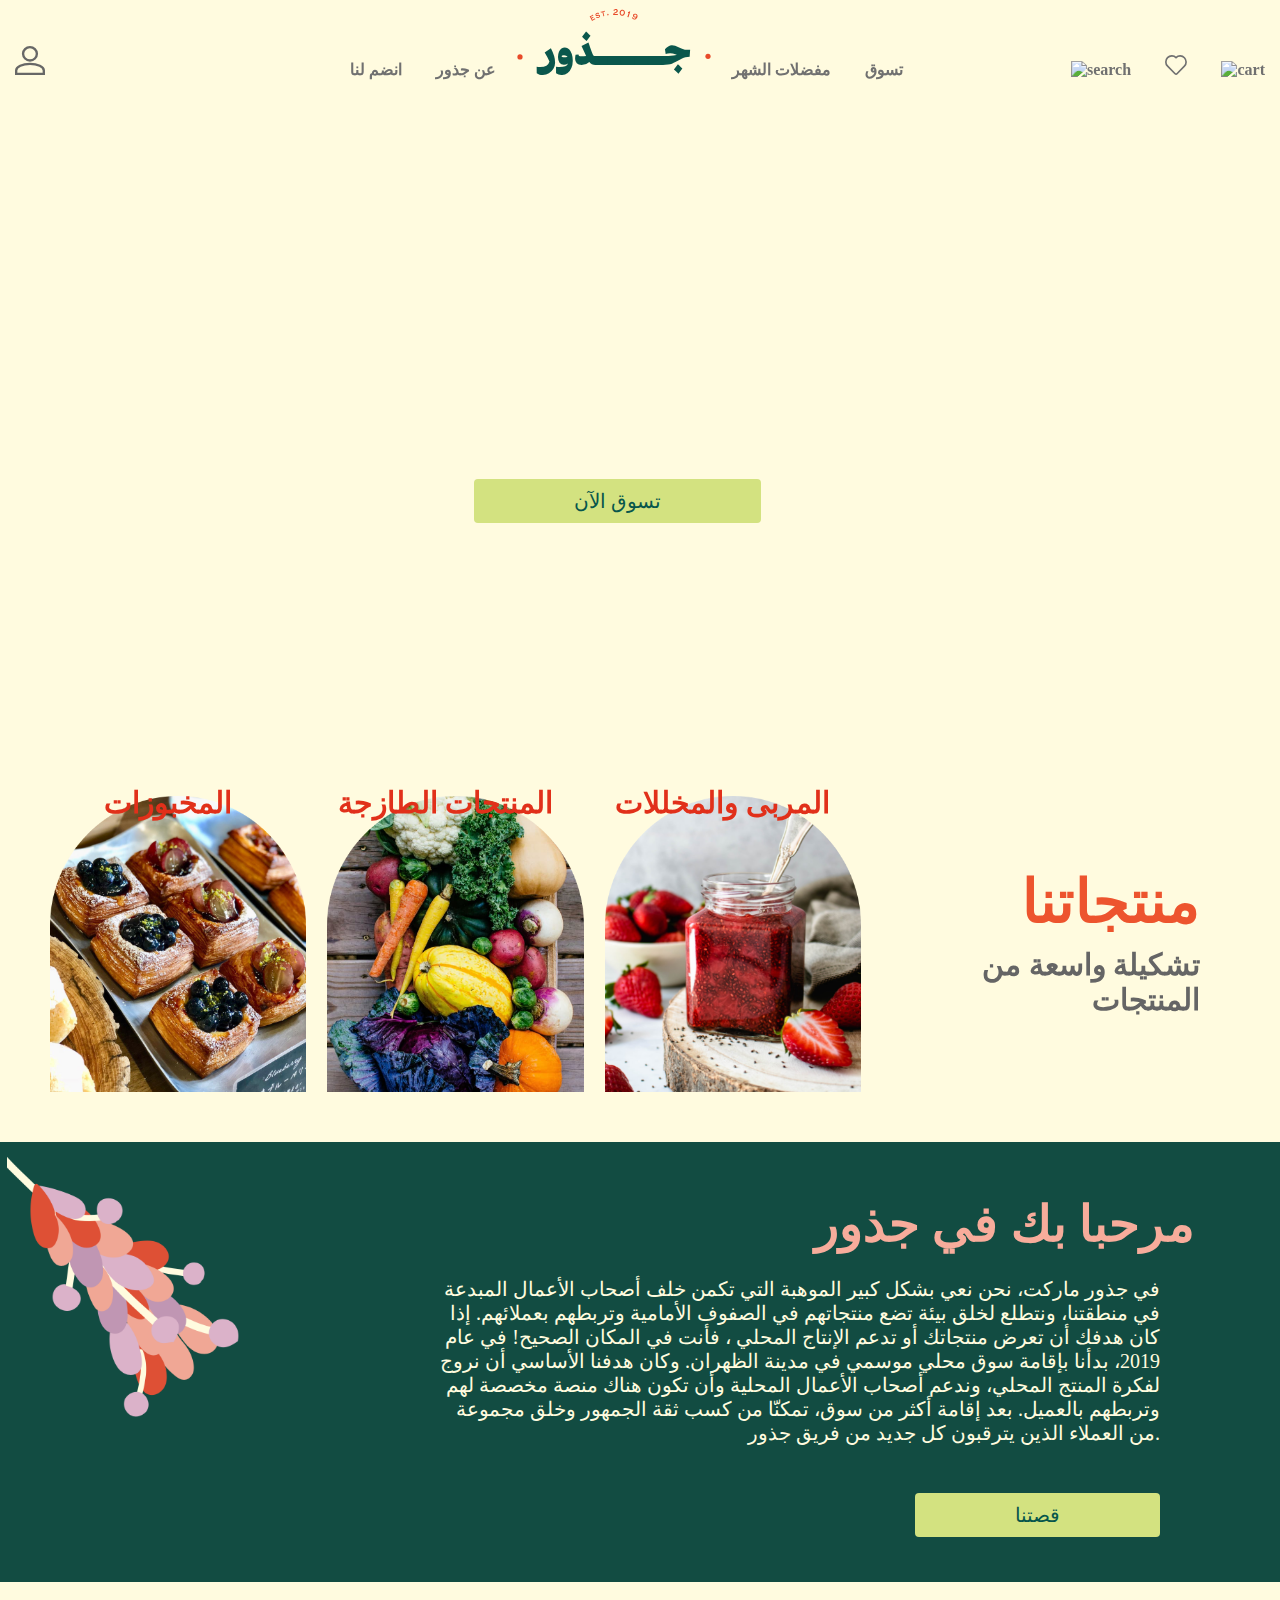
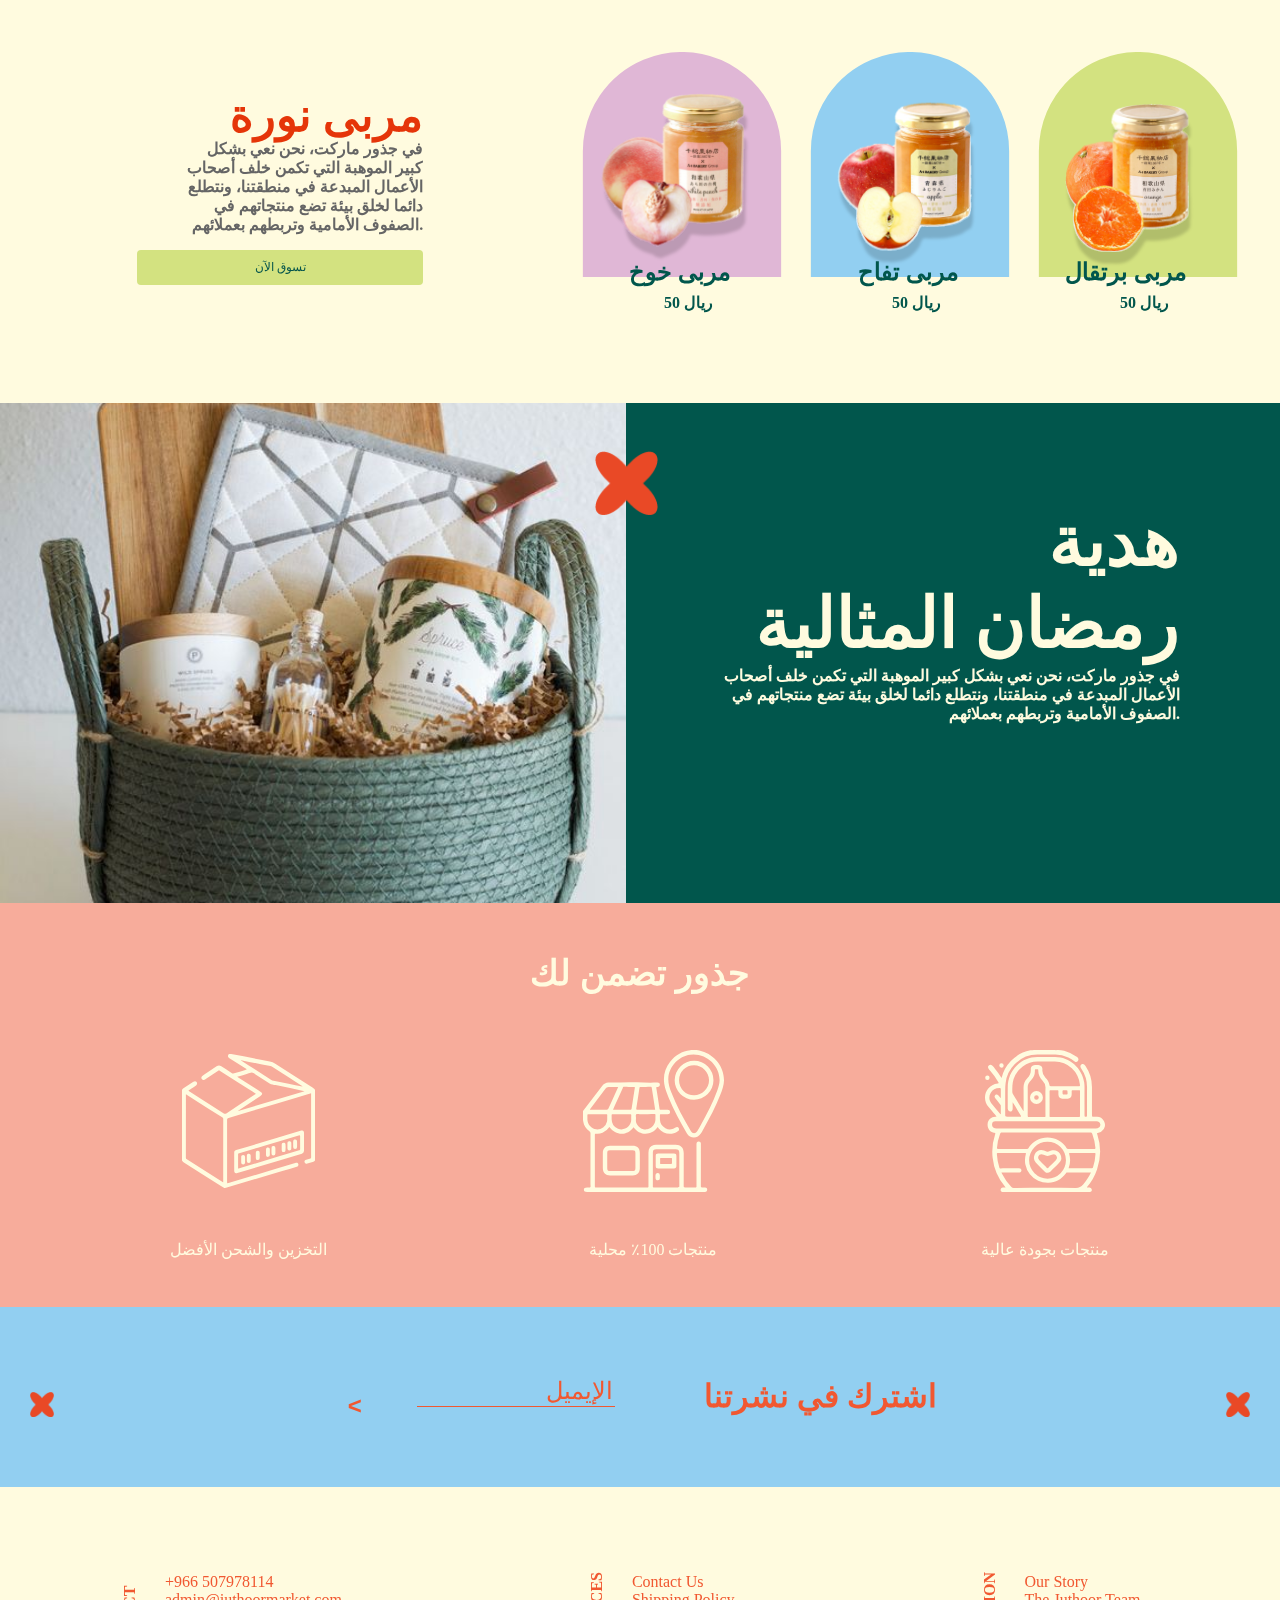
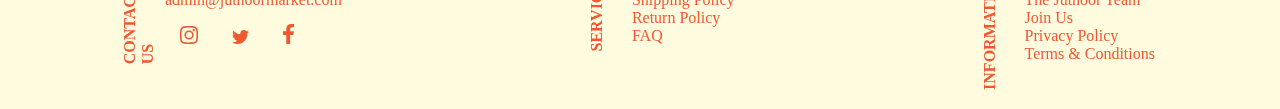
==== index.html @ 4d2e7d2f "Add files via upload" ====
<!DOCTYPE html>
<html>
  <head>
    <meta charset="utf-8">
    <link rel="stylesheet" href="Juthoor.css">
    <script src="myscript.js"></script>
    <script src='https://www.google.com/recaptcha/api.js'></script>
  </head>
  <body>
  <header>
    <div id="mySidenav" class="sidenav">
      <a href="javascript:void(0)" class="closebtn" onclick="closeNav()">&times;</a>
      <a class="sidenavicon" href=""><img class="wishlist" src="Images/bageheart.svg" alt="wishlist"></a>
      <a href=""><img class="cart" src="images/bagecart.svg" alt="cart"></a>
      <div class="center">
        <input type="text" placeholder="What are you looking for?">
        <img class="search" src="Images/bagesearch.svg" alt="search">
      </div>
      <a href="#">تسوق</a>
      <a href="#">مفضلات الشهر</a>
      <a href="#">عن جذور</a>
      <a href="#">انضم لنا</a>
    </div>
    <!-- nav bar -->
    <div class="topnav center">
      <div class="topnav-left">
        <a href=""><img class="navaccount" src="Images/account.svg" alt="account"></a>
      </div>
      <div class="topnav-centered">
        <a class="mobilehide" href=""> تسوق</a>
        <a class="mobilehide" href="">مفضلات الشهر</a>
        <a href=""><img class="logo" src="Images/Juthoor.svg" alt="logo"></a>
        <a class="mobilehide" href="">عن جذور</a>
        <a class="mobilehide" href="">انضم لنا</a>
      </div>
      <div class="topnav-right">
           <a class="mobilehide" href=""><img class="navicons" src="Images/search.svg" alt="search"></a>
           <a class="mobilehide" href=""><img class="navicons" src="Images/wishlist.svg" alt="wishlist"></a>
           <a class="mobilehide" href=""><img class="navicons" src="images/cart.svg" alt="cart"></a>
           <a class="desktophide"><img class="navicons" src="images/burgermenu.svg" alt="menu" onclick="openNav()"></a>
      </div>
    </div>
  </header>
    <!-- video -->
    <div class="video">
      <div id="player">
        <iframe src="https://www.youtube.com/embed/dzT8m865fII?autoplay=1&mute=1&controls=0&loop=1" allowfullscreen frameborder="0" autoplay="autoplay" muted defaultmuted></iframe>
      </div>
      <button class="greenbtn">تسوق الآن</button>
    </div>
    <!-- <svg height="400" width="450">
      <path id="curve" d="M 100 200 q 150 -250 300 0" />
      <text width="500">
        <textPath xlink:href="#curve">
          المربى والمخللات
        </textPath>
      </text>
    </svg> -->
    <!-- Categories -->
    <div class="Categories">
      <div class="Categoriespics">
        <div>
          <img src="Images/C1.png" alt="category">
          <h2>المخبوزات</h2>
        </div>
        <div>
          <img src="Images/C2.png" alt="category">
          <h2>المنتجات الطازجة</h2>
        </div>
        <div>
          <img src="Images/C3.png" alt="category">
          <h2>المربى والمخللات</h2>
        </div>
      </div>
      <div class="Categoriestext">
        <h1>منتجاتنا</h1>
        <p>تشكيلة واسعة من المنتجات</p>
      </div>
    </div>
    <!-- Welcome Banner -->
    <div class="welcomebanner">
      <h1>مرحبا بك في جذور</h1>
      <p>
        في جذور ماركت، نحن نعي بشكل كبير الموهبة التي تكمن خلف أصحاب الأعمال المبدعة في منطقتنا، ونتطلع لخلق بيئة تضع منتجاتهم في الصفوف الأمامية وتربطهم بعملائهم. إذا كان هدفك أن تعرض منتجاتك أو تدعم الإنتاج المحلي ، فأنت في المكان الصحيح!

في عام 2019، بدأنا بإقامة سوق محلي موسمي في مدينة الظهران. وكان هدفنا الأساسي أن نروج لفكرة المنتج المحلي، وندعم أصحاب الأعمال المحلية وأن تكون هناك منصة مخصصة لهم وتربطهم بالعميل. بعد إقامة أكثر من سوق، تمكنّا من كسب ثقة الجمهور وخلق مجموعة من العملاء الذين يترقبون كل جديد من فريق جذور.

      </p>
      <img class="bannerflower mobilehide" src="Images/flowerbanner.svg" alt="flower">
      <button class="greenbtn">قصتنا</button>
    </div>
    <!-- Collection Highlight -->
    <div class="CollectionHighlight">
      <div class="CHtext">
        <h2>مربى نورة</h2>
        <p>في جذور ماركت، نحن نعي بشكل كبير الموهبة التي تكمن خلف أصحاب الأعمال المبدعة في منطقتنا، ونتطلع دائما لخلق بيئة تضع منتجاتهم في الصفوف الأمامية وتربطهم بعملائهم.</p>
        <button class="greenbtn">تسوق الآن</button>
      </div>
      <div class="CHdiv">
        <div>
          <img src="Images/peachjam.svg" alt="peach jam">
          <h4 class="mobilehide">مربى خوخ</h4>
          <p class="mobilehide">50 ريال</p>
        </div>
        <div>
          <img src="Images/applejam.svg" alt="apple jam">
          <h4 class="mobilehide">مربى تفاح</h4>
          <p class="mobilehide">50 ريال</p>
        </div>
        <div>
          <img src="Images/orangejam.svg" alt="orange jam">
          <h4 class="mobilehide">مربى برتقال</h4>
          <p class="mobilehide">50 ريال</p>
        </div>
      </div>
    </div>
    <!-- Banner -->
    <div class="banner">
      <div class="bannerdivimg">
        <img class="bannerimg" src="Images/basketoffer.jpeg" alt="basket offer">
        <img class="redx" src="Images/red x.svg" alt="X symbol">
      </div>
      <div class="bannertext">
        <h1>هدية<br>
          رمضان المثالية</h1>
        <p>
        في جذور ماركت، نحن نعي بشكل كبير الموهبة التي تكمن خلف أصحاب الأعمال المبدعة في منطقتنا، ونتطلع دائما لخلق بيئة تضع منتجاتهم في الصفوف الأمامية وتربطهم بعملائهم.
        </p>
      </div>
    </div>
    <!-- Juthoor Garantees -->
    <div class="garantees">
      <h2 class="center">جذور تضمن لك</h2>
      <div>
        <div class="center">
          <img src="Images/package.svg" alt="package">
          <h6>التخزين والشحن الأفضل</h6>
        </div>
        <div class="center">
          <img src="Images/local.svg" alt="local stores">
          <h6>منتجات 100٪ محلية </h6>
        </div>
        <div class="center">
          <img src="Images/quality.svg" alt="quality">
          <h6>منتجات بجودة عالية</h6>
        </div>
      </div>
    </div>
    <!-- Newsletter -->
    <div class="newsletter">
      <img class="nlredx" src="Images/red x.svg" alt="red x symbol">
      <h1 class="center">اشترك في نشرتنا</h1>
      <form class="center">
        <input type="email" placeholder="الإيميل">
        <input type="submit" value="<">
      </form>
      <img class="nlredx" src="Images/red x.svg" alt="red x symbol">
    </div>
  </body>
  <footer>
    <div class="footer center">
      <div class="center">
      <h4 class="mobilehide">Contact Us</h4>
      <ul>
         <li>+966 507978114</li>
         <li>admin@juthoormarket.com</li>
         <li>
           <img class="socials" src="Images/instagram.svg" alt="instagram">
           <img class="socials" src="Images/twitter.svg" alt="twitter">
           <img class="fsocials" src="Images/facebook.svg" alt="facebook">
         </li>
      </ul>
    </div>
      <div class="center">
      <h4 class="mobilehide">Services</h4>
      <ul>
         <li>Contact Us</li>
         <li>Shipping Policy</li>
         <li>Return Policy</li>
         <li>FAQ</li>
      </ul>
    </div>
      <div class="center">
      <h4 class="mobilehide">Information</h4>
      <ul>
         <li>Our Story</li>
         <li>The Juthoor Team</li>
         <li>Join Us</li>
         <li>Privacy Policy</li>
         <li>Terms & Conditions</li>
      </ul>
    </div>
    </div>
  </footer>
</html>
---- Juthoor.css ----
body{
  background-color: #FFFBDF;
  font-family: Jali Arabic;
  font-weight: bolder;
  margin: 0;
}

p{
  font-family: Mirza;
  font-weight: bold;
}

header{
  color: #707070;

}

a{
  text-decoration: none;
  color: inherit;
}

.center{
  display: block;
  margin-left: auto;
  margin-right: auto;
  margin-top: 20px;
  text-align: center;
}

.topnav{
  display: flex;
  background-color: #FFFBDF;
  margin-top: 0px;
  margin-bottom: -40px;
  padding-top: 9px;
  padding-bottom: 9px;
  flex-basis: auto;
  justify-content: space-between;
  align-items: flex-end;
}

.topnav a{
  padding: 0px 15px 0px 15px;
}

.topnav a:hover{
  color: #F15831;
  transition: 0.2s ease-in;
}

.topnav-centered{
  width: 150%;
  padding-left: 50px;
}

.topnav-right{
  text-align: right;
}

.topnav-left{
  text-align: left;
}

.navicons{
  width: 10%;
  height: 20%;
}

.navicons:hover{
  filter: invert(0.4) sepia(2) saturate(15.4) hue-rotate(324deg) brightness(0.97);
}


.navaccount{
  width: 20%;
  height: 20%;
}

.navaccount:hover{
  filter: invert(0.4) sepia(2) saturate(15.4) hue-rotate(324deg) brightness(0.97);
}

.logo{
  width: 23%;
  height: 50%;
  padding: 0px 50px;
  margin: 0px -65px 0px -65px;
}

.video{
  position: relative;
  height: 57vw

}


.video iframe{
  height:57vw;
  width:100vw;
  position: absolute;
  top: -140px;
  z-index: -1;
}

button{
  font-family: Jali Arabic;
  font-weight: normal;
}

.greenbtn{
  background-color: #D3E280;
  color: #07564C;
  border-radius: 4px;
  border: none;
  font-size: 20px;
  padding: 10px 100px 10px 100px;

}

.video button{
  position: absolute;
  bottom: 35%;
  left: 37%;
}

.greenbtn:hover{
  background-color: #07564C;
  color: #D3E280;
}

path {
  fill: transparent;
  direction: revert;
}

text {
  fill: #E53519;
  font-size: 45px;
  text-align: right;
}

.Categories{
  display: flex;
  padding: 18px 10px 50px 10px;

}

.Categories h1{
  color: #ED542E;
  font-size: 60px;
  font-weight: bolder;
  text-align: right;
  padding: 30px 70px 0px 0px;
}

.Categories p{
  font-size: 30px;
  color: #656565;
  text-align: right;
  padding: 0px 70px 0px 0px;
  margin-top: -30px;
}
.Categoriespics{
  display: flex;
  text-align: center;
}

.Categoriespics div{
  padding: 0px 40px 0px 40px;
  position: relative;
}

.Categoriespics img{
  width: 130%;
  height: 100%;
}

.Categoriespics h2{
  color: #E1301A;
  font-size: 30px;
  position: absolute;
  top: -12%;
  right: -7%;
  width: 100%;
}

.Categoriestext{
  padding-left: 65px;
  width: 50%;
}

.welcomebanner{
  background-color: #124C42;
  position: relative;
  padding: 20px 70px 70px 0px;
  height: 350px;
}

.welcomebanner h1{
  color: #F7AC9B;
  font-size: 50px;
  font-weight: bolder;
  text-align: right;
  padding-right: 15px;
}

.welcomebanner p{
  color: #FFFBDF;
  font-size: 20px;
  font-weight: normal;
  margin-top: -10px;
  text-align: right;
  float: right;
  width: 60%;
  padding-right: 50px;
  z-index: 5;
}

.welcomebanner button{
  position: absolute;
  right: 120px;
  bottom: 45px;
  display: inline;
}

.bannerflower{
  position: absolute;
  width: 25%;
  height: 70%;
  left: -2%;
  top: 0;
}

.CollectionHighlight{
  display: flex;
  padding: 70px 0px 70px 0px;
}

.CHtext{
  text-align: right;
  padding: 0px 80px 0px 15px;
  width: 50%;
  margin-right: 50px;
}

.CHtext button{
  width: 70%;
  font-size: 12px;
}

.CHtext h2{
  color: #E53509;
  font-size: 45px;
  font-weight: bolder;
}

.CHtext p{
  color: #656565;
  width: 60%;
  margin-top: -40px;
  float: right;
}

.CHdiv{
  display: flex;
  text-align: center;
  float: right;
}

.CHdiv div{
  padding: 0px 15px 0px 15px;
  position: relative;
}

.CHdiv h4{
  position: absolute;
  color: #01564C;
  bottom: 15px;
  right: 22%;
  font-size: 24px;
}

.CHdiv p{
  position: absolute;
  color: #01564C;
  bottom: 5px;
  right: 30%;
  font-size: 16px;
}

.CHdiv img{
  width: 115%;
  height: 80%;
}

.banner{
  display: flex;
  height: 500px;
}

.bannertext{
  background-color: #01564C;
  color: #FFFBDF;
  text-align: right;
  padding: 50px 100px 30px 100px;
  /* margin-bottom: 0.5%; */
}


.banner h1{
  float: right;
  font-size: 70px;
  font-weight: bolder;

}

.bannertext p{
  float: right;
  margin-top: -45px;
  width: 60%;

}

.bannerdivimg{
  position: relative;
  width: 50%;
}

.bannerimg{

  width: 200%;
  height: 100%;
  object-fit: cover;

}

.redx{
  position: absolute;
  top: 30px;
  width: 20%;
  height: 20%;
  right: -110%;
  z-index: 1;
}

.garantees{
  background-color: #F7AC9B;
  color: #FFFBDF;
  margin: -20px 0px -25px 0px;
  padding: 50px;
}

.garantees h2{
  font-size: 35px;
  font-weight: bolder;
}

.garantees div{
  display: flex;
}

.garantees div div{
  display: block;
}

.garantees div img{
  width: 50%;
  height: 65%;
}

.garantees div h6{
  font-weight: normal;
  font-size: 16px;
}

.newsletter{
  background-color: #92CFF1;
  display: flex;
  flex-direction: row-reverse;
  padding: 50px 30px 50px 30px;
}

.newsletter h1{
  color: #F15831;
}

.newsletter form{
  margin-right: -250px;
}

.newsletter input[type=email]{
  background-color: #92CFF1;
  font-family: mirza;
  font-size: 24px;
  color: #F15831;
  text-align: right;
  border-bottom: 1px solid #F15831;
  border-top: none;
  border-left: none;
  border-right: none;
  width: 60%;
}

.newsletter input[type=submit]{
  background-color: #92CFF1;
  font-weight: bold;
  font-size: 24px;
  color: #F15831;
  border: none;
  padding: 15px 5px 15px 5px;
  float: left;
}

::placeholder {
  color: #F15831;
}

.nlredx{
  width: 2%;
  height: 2%;
  padding-top: 35px;
}

footer{
  color: #F15831;
  padding: 30px 0px 30px 0px;

}

.footer{
    display: flex;
}

.footer div{
    text-align: left;
    position: relative;
}

.footer h4{
    text-transform: uppercase;
    writing-mode: tb-rl;
    transform: rotate(-180deg);
    position: absolute;
    left: -40px;
    top: 0;
    padding: 15px;
}

.footer ul{
    font-family: Mirza;
    font-weight: normal;
    list-style-type: none;
}

.socials{
  padding: 15px;
  width: 10%;
}

.fsocials{
  padding: 15px;
  width: 6%;
}

.desktophide{
  display: none;
}

.sidenav {
  height: 100%;
  width: 100%;
  position: fixed;
  z-index: 2;
  top: 0;
  right: 0;
  background-color: #F15831;
  color: #FFFBDF;
  overflow-x: hidden;
  transition: 0.5s;
  padding-top: 60px;
  display: none;
}

.sidenav a {
  padding: 40px 110px 30px 32px;
  text-decoration: none;
  text-align: right;
  font-size: 45px;
  display: block;
  transition: 0.3s;
}

.sidenav a:hover {
  text-decoration: underline;
}

.sidenav .closebtn {
  font-size: 45px;
  margin-left: 0px;
  position: absolute;
  left: 0;
  top: -5px;
}

.sidenav input[type="text"]{
  border: 1px solid #FFFBDF;
  background-color: #F15831;
  color: #FFFBDF;
  font-size: 40px;
  box-sizing: border-box;
  width: 80%;
  padding: 20px;
  margin: 10px 10px 10px 10px;
  resize: vertical;
}

.sidenav ::placeholder {
  color: #FFFBDF;
}

.sidenav .cart{
  position: absolute;
  right: 50px;
  top: 60px;
  width: 5%;
}

.sidenav .wishlist{
  position: absolute;
  right: 150px;
  top: 65px;
  width: 5%;
}

.sidenav div{
  position: relative;
}

.sidenav .search{
  position: absolute;
  right: 135px;
  top: 30px;
  width: 4%;
}

@media only screen
    and (device-width: 390px)
    and (device-height: 844px)
    and (-webkit-device-pixel-ratio: 3) {

      .mobilehide{
        display: none;
      }

      .desktophide{
        display: block;
      }

      .topnav{
        margin-bottom: 40px;
      }

      .topnav-centered{
        padding-left: 0px;
      }

      .logo{
        margin: 0px 135px 0px 0px;
        width: 70%;
        height: 60%;
      }

      .navaccount {
        width: 30%;
        height: 30%;
        margin-top: 3px;
        margin-left: 23px;
      }

      .navicons {
        width: 650%;
        height: 650%;
        margin-top: 15px;
        margin-right: -1px;
      }

      .video{
        margin-right: -94px;
        height: 138vw;
        width: 110%;
        overflow-x: hidden;
      }

      .video iframe{
        height:135vw;
        width:237vw;
        position: static;
        top: 45px;

      }

      .video button{
        left: 27%;
        bottom: 15%;
        font-size: 45px;
      }

      .Categories{
        flex-direction: column-reverse;
      }

      .Categories h1{
        text-align: right;
        font-size: 80px;
      }

      .Categories p{
        text-align: right;
      }

      .Categoriestext {
        padding-left: 40px;
        width: 100%;
        margin: -43px 0px 30px 0px;
      }

      .Categoriespics{
        flex-direction: column;

      }

      .Categoriespics h2 {
        font-size: 50px;
        top: -9%;
        right: -1%;
        width: 100%;
      }

      .Categoriespics img {
        width: 50%;
        height: 100%;
      }

      .Categoriespics div {
        padding: 30px 0px 30px 0px;
      }

      .welcomebanner{
        position: static;
        padding: 109px 74px 200px 22px;
        height: 100%;
        margin-right:-90px;
      }

      .welcomebanner h1 {
        font-size: 72px;
        text-align: center;
        padding-right: 0px;
      }

      .welcomebanner p{
        float: none;
        font-size: 32px;
        text-align: center;
        width: 80%;
        margin-left: auto;
        margin-right: auto;
        margin-bottom: 150px;
        padding: 0px 50px 0px 50px;
      }

      .welcomebanner button {
        position: static;
        right: 0px;
        bottom: 0px;
        display: block;
        margin-left: auto;
        margin-right: auto;
      }

      .greenbtn{
        font-size: 32px;
        padding: 10px 150px 10px 150px;
      }

      .CollectionHighlight{
        flex-direction: column-reverse;
      }

      .CHtext{
        text-align: center;
        width: 100%;
        margin-top: -47px;
      }

      .CHtext h2 {
        font-size: 60px;
      }

      .CHtext p {
        float: none;
        width: 66%;
        margin-right: auto;
        margin-left: auto;
        margin-top: 30px;
        margin-bottom: 30px;

      }

      .CHtext button {
        width: 59%;
        font-size: 29px;
        padding: 20px 150px 20px 150px;
      }

      .CHdiv h4 {
        font-size: 36px;
      }

      .CHdiv p {
        font-size: 28px;
      }

      .banner{
        display: block;
        margin-right: -10%;
        height: 100%;
      }

      .bannertext {
        text-align: center;
        width: 100%;
        padding: 50px 0px 130px 0px;
        margin: -6px 0px 19px 0px;
      }

      .banner h1 {
        float: none;
        font-size: 70px;
        text-align: right;
        padding-right: 30%;
      }

      .bannertext p {
        float: none;
        font-size: 24px;
        margin-top: 0px;
        margin-left: auto;
        margin-right: auto;
        width: 60%;
      }

      .bannerdivimg {
        width: 100%;
        height: 570px;
      }

      .bannerimg {
        width: 100%;
        height: 100%;
      }

      .redx {
        top: 92%;
        left: 1%;
        right: 0;
      }

      .garantees{
        margin: -20px -97px -25px 0px;
      }

      .garantees div {
        flex-direction: column;
      }

      .garantees h2 {
        font-size: 60px;
      }

      .garantees div img{
        width: 65%;
        height: 75%;
      }

      .garantees div h6{
        font-size: 35px;
      }

      .newsletter{
        flex-direction: column;
        margin-right: -97px;
      }

      .newsletter form {
        margin-right: auto;
        padding: 50px 0px 50px 0px;
      }

      .newsletter h1{
        font-size: 75px;
        padding: 75px 0px 115px 0px;
      }

      .newsletter input[type=email], input[type=submit]{
        font-size: 50px;
      }

      .newsletter input[type=submit]{
        font-size: 50px;
      }

      .nlredx{
        width: 5%;
        margin-left: auto;
        margin-right: auto;
        padding: 50px 0px 50px 0px;
      }

      .footer {
      flex-direction: column;
      font-size: 30px;
      }

      .footer div{
        text-align: center;
      }


    }
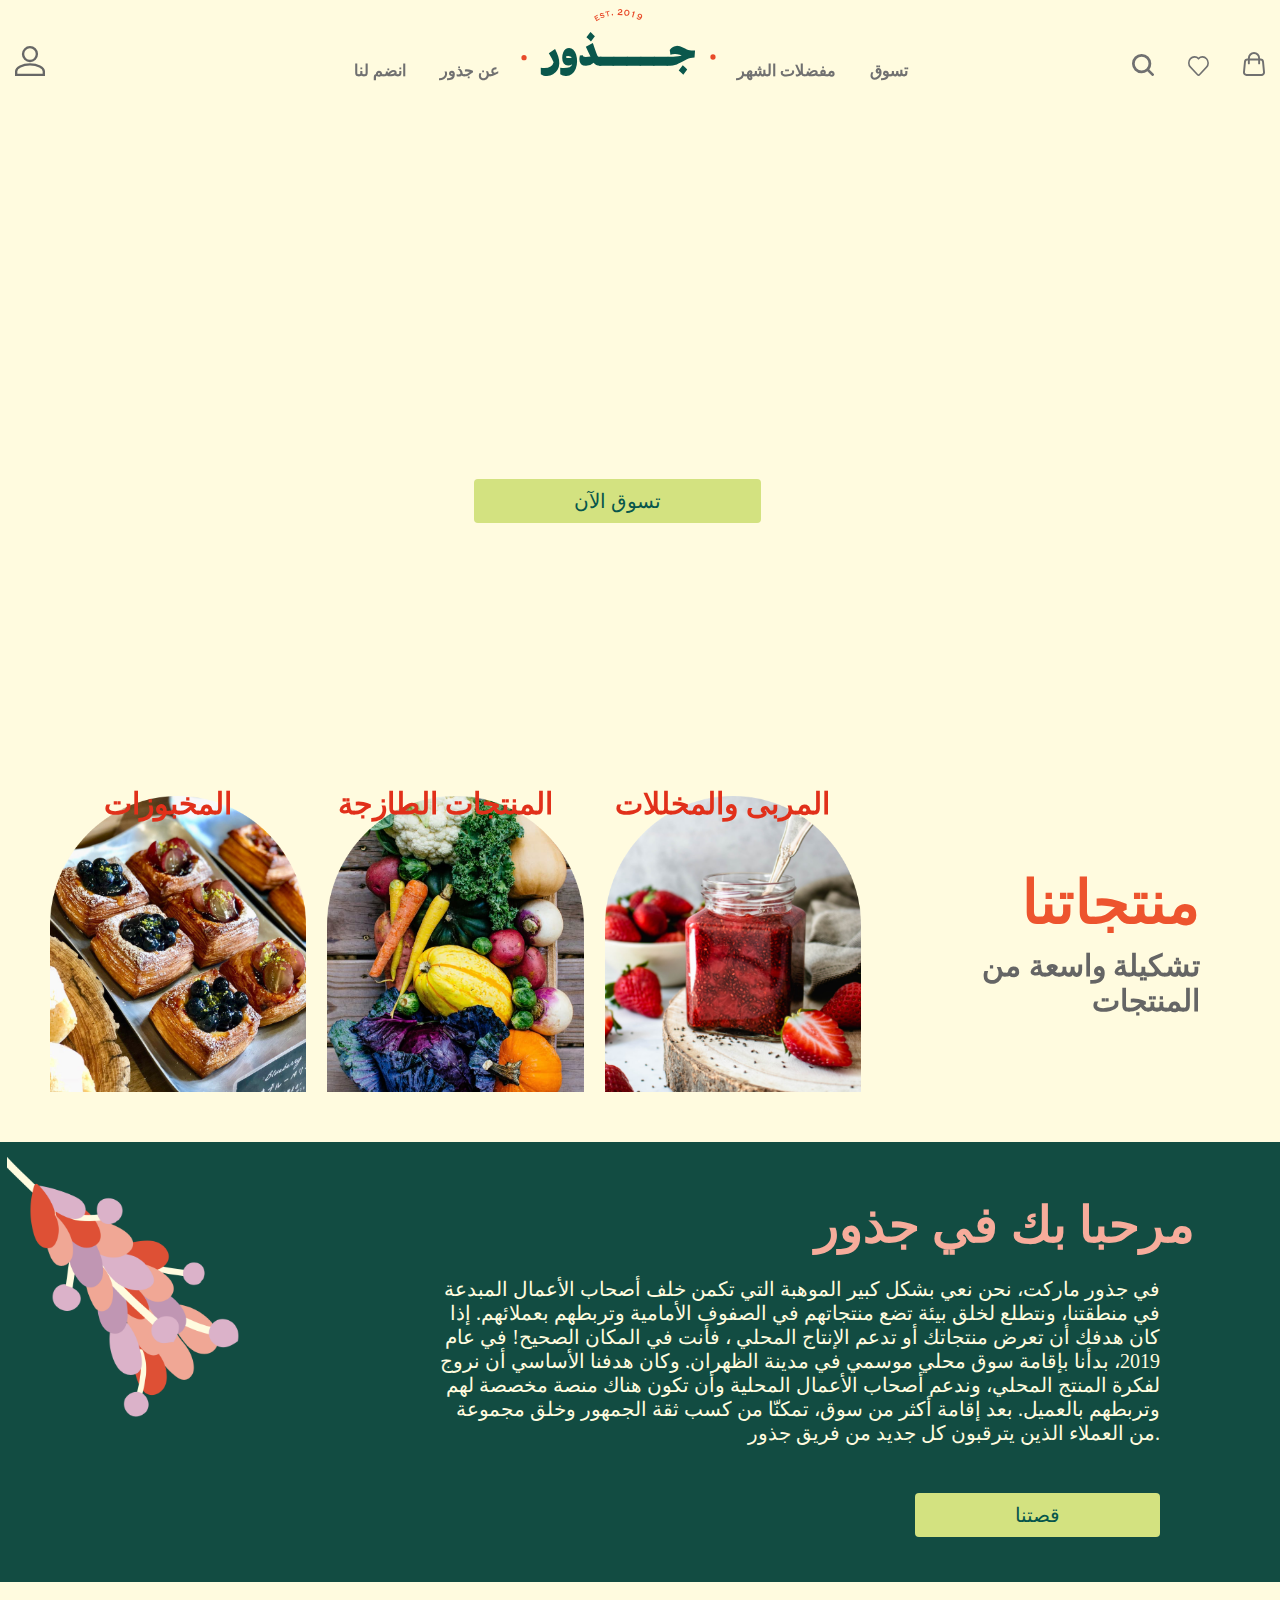
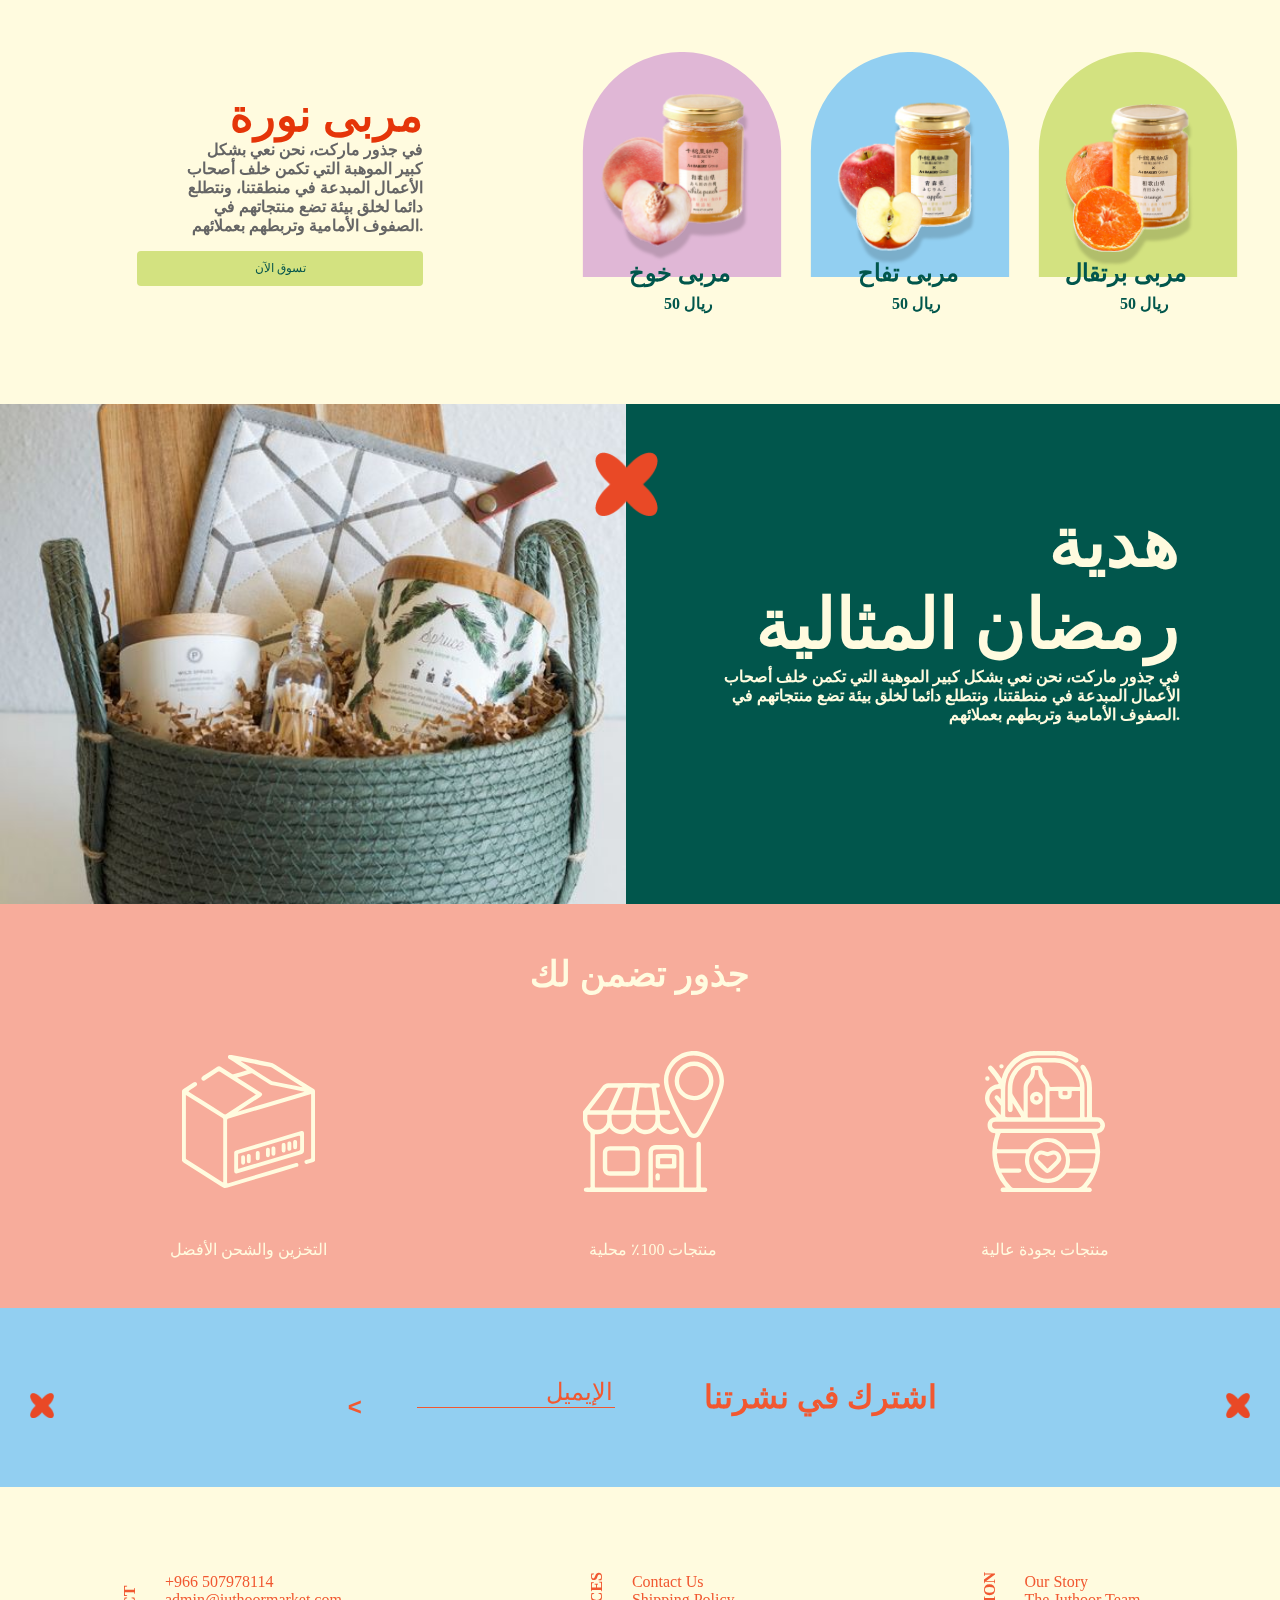
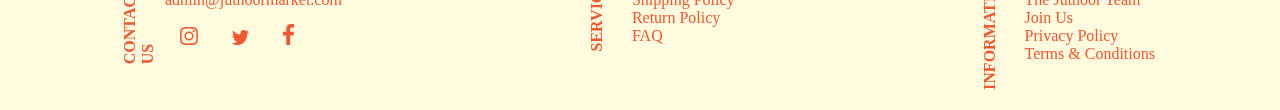
==== commit 1c125d2f: "Update index.html" ====
--- a/index.html
+++ b/index.html
@@ -36,8 +36,8 @@
       <div class="topnav-right">
            <a class="mobilehide" href=""><img class="navicons" src="Images/search.svg" alt="search"></a>
            <a class="mobilehide" href=""><img class="navicons" src="Images/wishlist.svg" alt="wishlist"></a>
-           <a class="mobilehide" href=""><img class="navicons" src="images/cart.svg" alt="cart"></a>
-           <a class="desktophide"><img class="navicons" src="images/burgermenu.svg" alt="menu" onclick="openNav()"></a>
+           <a class="mobilehide" href=""><img class="navicons" src="Images/cart.svg" alt="cart"></a>
+           <a class="desktophide"><img class="navicons" src="Images/burgermenu.svg" alt="menu" onclick="openNav()"></a>
       </div>
     </div>
   </header>
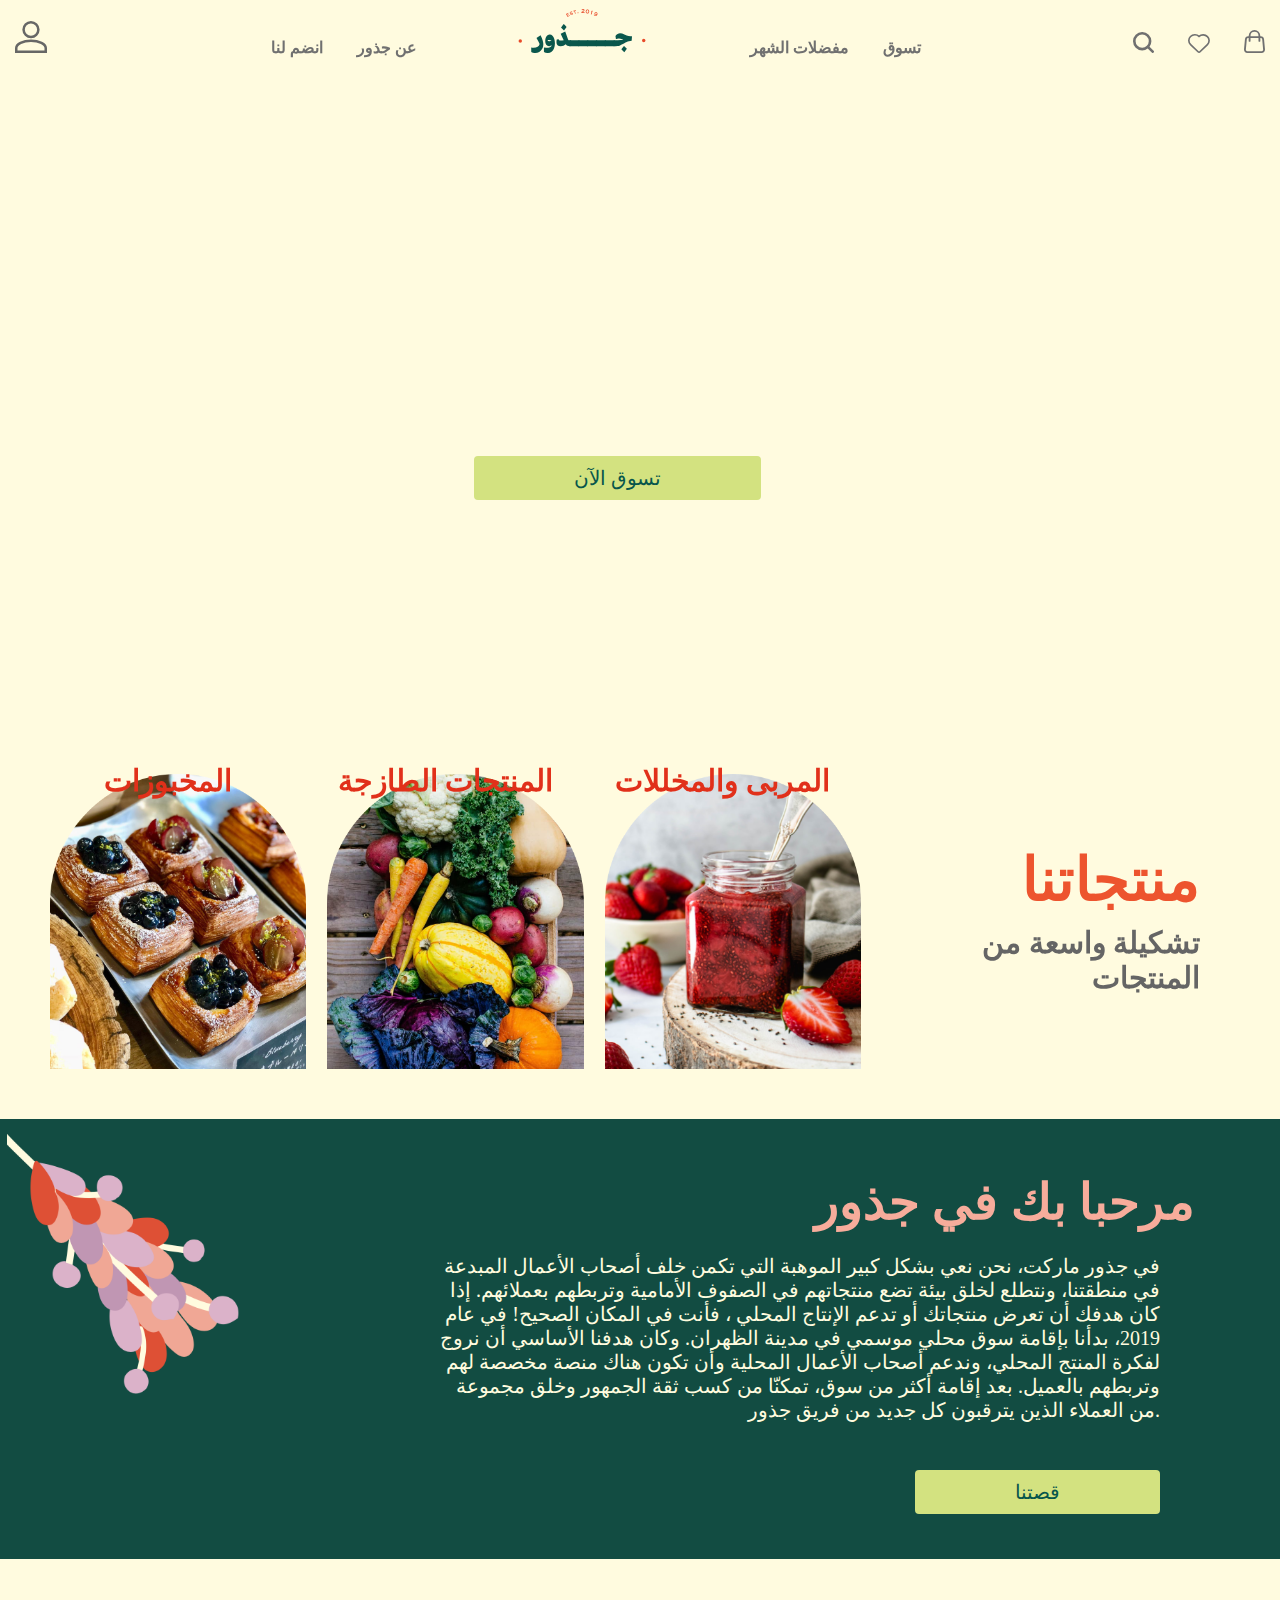
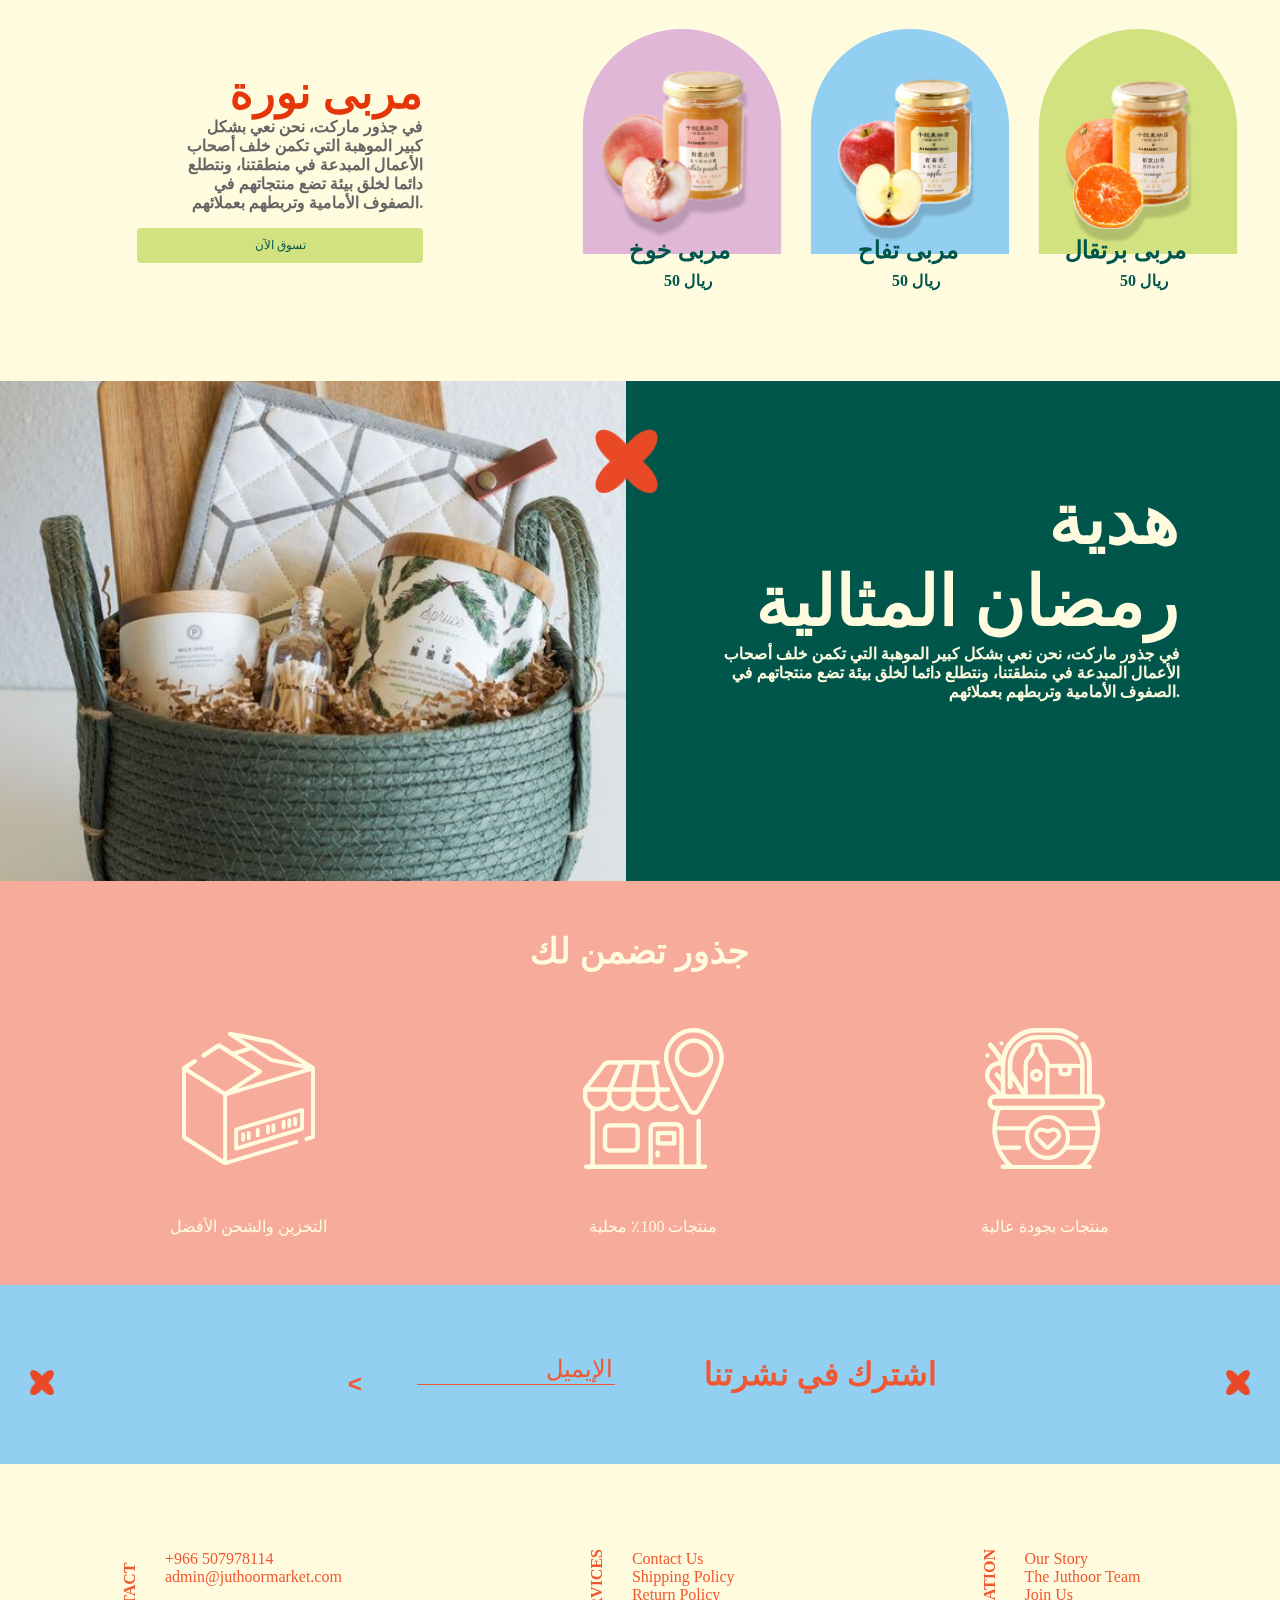
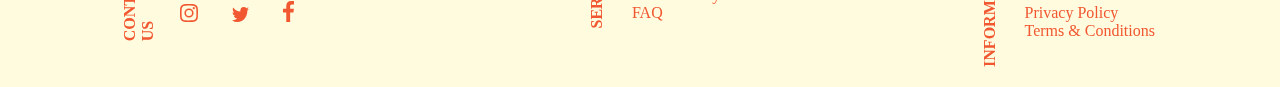
==== commit 64b40dcd: "Update index.html" ====
--- a/index.html
+++ b/index.html
@@ -22,16 +22,22 @@
       <a href="#">انضم لنا</a>
     </div>
     <!-- nav bar -->
-    <div class="topnav center">
+    <div class="topnav">
       <div class="topnav-left">
         <a href=""><img class="navaccount" src="Images/account.svg" alt="account"></a>
       </div>
       <div class="topnav-centered">
-        <a class="mobilehide" href=""> تسوق</a>
-        <a class="mobilehide" href="">مفضلات الشهر</a>
-        <a href=""><img class="logo" src="Images/Juthoor.svg" alt="logo"></a>
-        <a class="mobilehide" href="">عن جذور</a>
-        <a class="mobilehide" href="">انضم لنا</a>
+        <div class="navlist">
+          <a class="mobilehide" href=""> تسوق</a>
+          <a class="mobilehide" href="">مفضلات الشهر</a>
+        </div>
+        <div class="navlogo">
+          <a href=""><img class="logo" src="Images/Juthoor.svg" alt="logo"></a>
+        </div>
+        <div class="navlist2">
+          <a class="mobilehide" href="">عن جذور</a>
+          <a class="mobilehide" href="">انضم لنا</a>
+        </div>
       </div>
       <div class="topnav-right">
            <a class="mobilehide" href=""><img class="navicons" src="Images/search.svg" alt="search"></a>
--- a/Juthoor.css
+++ b/Juthoor.css
@@ -35,8 +35,6 @@
   margin-bottom: -40px;
   padding-top: 9px;
   padding-bottom: 9px;
-  flex-basis: auto;
-  justify-content: space-between;
   align-items: flex-end;
 }
 
@@ -50,16 +48,37 @@
 }
 
 .topnav-centered{
-  width: 150%;
-  padding-left: 50px;
-}
+  display: flex;
+  flex-direction: row-reverse;
+  align-items: flex-end;
+  justify-content: center;
+  flex: 4;
+}
+
+.navlist{
+  text-align: center;
+  flex-grow: 2;
+}
+
+.navlogo{
+  flex: 1;
+  text-align: center;
+}
+
+.navlist2{
+  text-align: center;
+  flex: 2;
+}
+
 
 .topnav-right{
   text-align: right;
+  flex: 1;
 }
 
 .topnav-left{
   text-align: left;
+  flex: 1;
 }
 
 .navicons{
@@ -73,7 +92,7 @@
 
 
 .navaccount{
-  width: 20%;
+  width: 15%;
   height: 20%;
 }
 
@@ -82,10 +101,10 @@
 }
 
 .logo{
-  width: 23%;
+  width: 100%;
   height: 50%;
-  padding: 0px 50px;
-  margin: 0px -65px 0px -65px;
+  padding: 0px 0px;
+  margin: 0px -85px 0px 0px;
 }
 
 .video{
@@ -566,9 +585,9 @@
       }
 
       .logo{
-        margin: 0px 135px 0px 0px;
-        width: 70%;
-        height: 60%;
+        margin: 16px 0px 3px -35px;
+        width: 150%;
+        height: 100%;
       }
 
       .navaccount {
@@ -579,10 +598,10 @@
       }
 
       .navicons {
-        width: 650%;
-        height: 650%;
+        width: 35%;
+        height: 10%;
         margin-top: 15px;
-        margin-right: -1px;
+        margin-right: -60px;
       }
 
       .video{
@@ -829,3 +848,571 @@
 
 
     }
+
+    @media only screen
+      and (min-device-width: 320px)
+      and (max-device-width: 480px)
+      and (-webkit-min-device-pixel-ratio: 2)
+      and (orientation: portrait) {
+
+        .mobilehide{
+          display: none;
+        }
+
+        .desktophide{
+          display: block;
+        }
+
+        .topnav{
+          margin-bottom: 40px;
+        }
+
+        .topnav-centered{
+          padding-left: 0px;
+        }
+
+        .logo{
+          margin: 16px 0px 3px -35px;
+          width: 150%;
+          height: 100%;
+        }
+
+        .navaccount {
+          width: 30%;
+          height: 30%;
+          margin-top: 3px;
+          margin-left: 23px;
+        }
+
+        .navicons {
+          width: 35%;
+          height: 10%;
+          margin-top: 15px;
+          margin-right: -60px;
+        }
+
+        .video{
+          margin-right: -94px;
+          height: 138vw;
+          width: 110%;
+          overflow-x: hidden;
+        }
+
+        .video iframe{
+          height:135vw;
+          width:237vw;
+          position: static;
+          top: 45px;
+
+        }
+
+        .video button{
+          left: 27%;
+          bottom: 15%;
+          font-size: 45px;
+        }
+
+        .Categories{
+          flex-direction: column-reverse;
+        }
+
+        .Categories h1{
+          text-align: right;
+          font-size: 80px;
+        }
+
+        .Categories p{
+          text-align: right;
+        }
+
+        .Categoriestext {
+          padding-left: 40px;
+          width: 100%;
+          margin: -43px 0px 30px 0px;
+        }
+
+        .Categoriespics{
+          flex-direction: column;
+
+        }
+
+        .Categoriespics h2 {
+          font-size: 50px;
+          top: -9%;
+          right: -1%;
+          width: 100%;
+        }
+
+        .Categoriespics img {
+          width: 50%;
+          height: 100%;
+        }
+
+        .Categoriespics div {
+          padding: 30px 0px 30px 0px;
+        }
+
+        .welcomebanner{
+          position: static;
+          padding: 109px 74px 200px 22px;
+          height: 100%;
+          margin-right:-90px;
+        }
+
+        .welcomebanner h1 {
+          font-size: 72px;
+          text-align: center;
+          padding-right: 0px;
+        }
+
+        .welcomebanner p{
+          float: none;
+          font-size: 32px;
+          text-align: center;
+          width: 80%;
+          margin-left: auto;
+          margin-right: auto;
+          margin-bottom: 150px;
+          padding: 0px 50px 0px 50px;
+        }
+
+        .welcomebanner button {
+          position: static;
+          right: 0px;
+          bottom: 0px;
+          display: block;
+          margin-left: auto;
+          margin-right: auto;
+        }
+
+        .greenbtn{
+          font-size: 32px;
+          padding: 10px 150px 10px 150px;
+        }
+
+        .CollectionHighlight{
+          flex-direction: column-reverse;
+        }
+
+        .CHtext{
+          text-align: center;
+          width: 100%;
+          margin-top: -47px;
+        }
+
+        .CHtext h2 {
+          font-size: 60px;
+        }
+
+        .CHtext p {
+          float: none;
+          width: 66%;
+          margin-right: auto;
+          margin-left: auto;
+          margin-top: 30px;
+          margin-bottom: 30px;
+
+        }
+
+        .CHtext button {
+          width: 59%;
+          font-size: 29px;
+          padding: 20px 150px 20px 150px;
+        }
+
+        .CHdiv h4 {
+          font-size: 36px;
+        }
+
+        .CHdiv p {
+          font-size: 28px;
+        }
+
+        .banner{
+          display: block;
+          margin-right: -10%;
+          height: 100%;
+        }
+
+        .bannertext {
+          text-align: center;
+          width: 100%;
+          padding: 50px 0px 130px 0px;
+          margin: -6px 0px 19px 0px;
+        }
+
+        .banner h1 {
+          float: none;
+          font-size: 70px;
+          text-align: right;
+          padding-right: 30%;
+        }
+
+        .bannertext p {
+          float: none;
+          font-size: 24px;
+          margin-top: 0px;
+          margin-left: auto;
+          margin-right: auto;
+          width: 60%;
+        }
+
+        .bannerdivimg {
+          width: 100%;
+          height: 570px;
+        }
+
+        .bannerimg {
+          width: 100%;
+          height: 100%;
+        }
+
+        .redx {
+          top: 92%;
+          left: 1%;
+          right: 0;
+        }
+
+        .garantees{
+          margin: -20px -97px -25px 0px;
+        }
+
+        .garantees div {
+          flex-direction: column;
+        }
+
+        .garantees h2 {
+          font-size: 60px;
+        }
+
+        .garantees div img{
+          width: 65%;
+          height: 75%;
+        }
+
+        .garantees div h6{
+          font-size: 35px;
+        }
+
+        .newsletter{
+          flex-direction: column;
+          margin-right: -97px;
+        }
+
+        .newsletter form {
+          margin-right: auto;
+          padding: 50px 0px 50px 0px;
+        }
+
+        .newsletter h1{
+          font-size: 75px;
+          padding: 75px 0px 115px 0px;
+        }
+
+        .newsletter input[type=email], input[type=submit]{
+          font-size: 50px;
+        }
+
+        .newsletter input[type=submit]{
+          font-size: 50px;
+        }
+
+        .nlredx{
+          width: 5%;
+          margin-left: auto;
+          margin-right: auto;
+          padding: 50px 0px 50px 0px;
+        }
+
+        .footer {
+        flex-direction: column;
+        font-size: 30px;
+        }
+
+        .footer div{
+          text-align: center;
+        }
+
+  }
+
+  @media only screen and (max-width: 600px){
+
+    .mobilehide{
+      display: none;
+    }
+
+    .desktophide{
+      display: block;
+    }
+
+    .topnav{
+      margin-bottom: 40px;
+    }
+
+    .topnav-centered{
+      padding-left: 0px;
+    }
+
+    .logo{
+      margin: 16px 0px 3px -35px;
+      width: 150%;
+      height: 100%;
+    }
+
+    .navaccount {
+      width: 30%;
+      height: 30%;
+      margin-top: 3px;
+      margin-left: 23px;
+    }
+
+    .navicons {
+      width: 35%;
+      height: 10%;
+      margin-top: 15px;
+      margin-right: -60px;
+    }
+
+    .video{
+      margin-right: -94px;
+      height: 138vw;
+      width: 110%;
+      overflow-x: hidden;
+    }
+
+    .video iframe{
+      height:135vw;
+      width:237vw;
+      position: static;
+      top: 45px;
+
+    }
+
+    .video button{
+      left: 27%;
+      bottom: 15%;
+      font-size: 45px;
+    }
+
+    .Categories{
+      flex-direction: column-reverse;
+    }
+
+    .Categories h1{
+      text-align: right;
+      font-size: 80px;
+    }
+
+    .Categories p{
+      text-align: right;
+    }
+
+    .Categoriestext {
+      padding-left: 40px;
+      width: 100%;
+      margin: -43px 0px 30px 0px;
+    }
+
+    .Categoriespics{
+      flex-direction: column;
+
+    }
+
+    .Categoriespics h2 {
+      font-size: 50px;
+      top: -9%;
+      right: -1%;
+      width: 100%;
+    }
+
+    .Categoriespics img {
+      width: 50%;
+      height: 100%;
+    }
+
+    .Categoriespics div {
+      padding: 30px 0px 30px 0px;
+    }
+
+    .welcomebanner{
+      position: static;
+      padding: 109px 74px 200px 22px;
+      height: 100%;
+      margin-right:-90px;
+    }
+
+    .welcomebanner h1 {
+      font-size: 72px;
+      text-align: center;
+      padding-right: 0px;
+    }
+
+    .welcomebanner p{
+      float: none;
+      font-size: 32px;
+      text-align: center;
+      width: 80%;
+      margin-left: auto;
+      margin-right: auto;
+      margin-bottom: 150px;
+      padding: 0px 50px 0px 50px;
+    }
+
+    .welcomebanner button {
+      position: static;
+      right: 0px;
+      bottom: 0px;
+      display: block;
+      margin-left: auto;
+      margin-right: auto;
+    }
+
+    .greenbtn{
+      font-size: 32px;
+      padding: 10px 150px 10px 150px;
+    }
+
+    .CollectionHighlight{
+      flex-direction: column-reverse;
+    }
+
+    .CHtext{
+      text-align: center;
+      width: 100%;
+      margin-top: -47px;
+    }
+
+    .CHtext h2 {
+      font-size: 60px;
+    }
+
+    .CHtext p {
+      float: none;
+      width: 66%;
+      margin-right: auto;
+      margin-left: auto;
+      margin-top: 30px;
+      margin-bottom: 30px;
+
+    }
+
+    .CHtext button {
+      width: 59%;
+      font-size: 29px;
+      padding: 20px 150px 20px 150px;
+    }
+
+    .CHdiv h4 {
+      font-size: 36px;
+    }
+
+    .CHdiv p {
+      font-size: 28px;
+    }
+
+    .banner{
+      display: block;
+      margin-right: -10%;
+      height: 100%;
+    }
+
+    .bannertext {
+      text-align: center;
+      width: 100%;
+      padding: 50px 0px 130px 0px;
+      margin: -6px 0px 19px 0px;
+    }
+
+    .banner h1 {
+      float: none;
+      font-size: 70px;
+      text-align: right;
+      padding-right: 30%;
+    }
+
+    .bannertext p {
+      float: none;
+      font-size: 24px;
+      margin-top: 0px;
+      margin-left: auto;
+      margin-right: auto;
+      width: 60%;
+    }
+
+    .bannerdivimg {
+      width: 100%;
+      height: 570px;
+    }
+
+    .bannerimg {
+      width: 100%;
+      height: 100%;
+    }
+
+    .redx {
+      top: 92%;
+      left: 1%;
+      right: 0;
+    }
+
+    .garantees{
+      margin: -20px -97px -25px 0px;
+    }
+
+    .garantees div {
+      flex-direction: column;
+    }
+
+    .garantees h2 {
+      font-size: 60px;
+    }
+
+    .garantees div img{
+      width: 65%;
+      height: 75%;
+    }
+
+    .garantees div h6{
+      font-size: 35px;
+    }
+
+    .newsletter{
+      flex-direction: column;
+      margin-right: -97px;
+    }
+
+    .newsletter form {
+      margin-right: auto;
+      padding: 50px 0px 50px 0px;
+    }
+
+    .newsletter h1{
+      font-size: 75px;
+      padding: 75px 0px 115px 0px;
+    }
+
+    .newsletter input[type=email], input[type=submit]{
+      font-size: 50px;
+    }
+
+    .newsletter input[type=submit]{
+      font-size: 50px;
+    }
+
+    .nlredx{
+      width: 5%;
+      margin-left: auto;
+      margin-right: auto;
+      padding: 50px 0px 50px 0px;
+    }
+
+    .footer {
+    flex-direction: column;
+    font-size: 30px;
+    }
+
+    .footer div{
+      text-align: center;
+    }
+
+  }
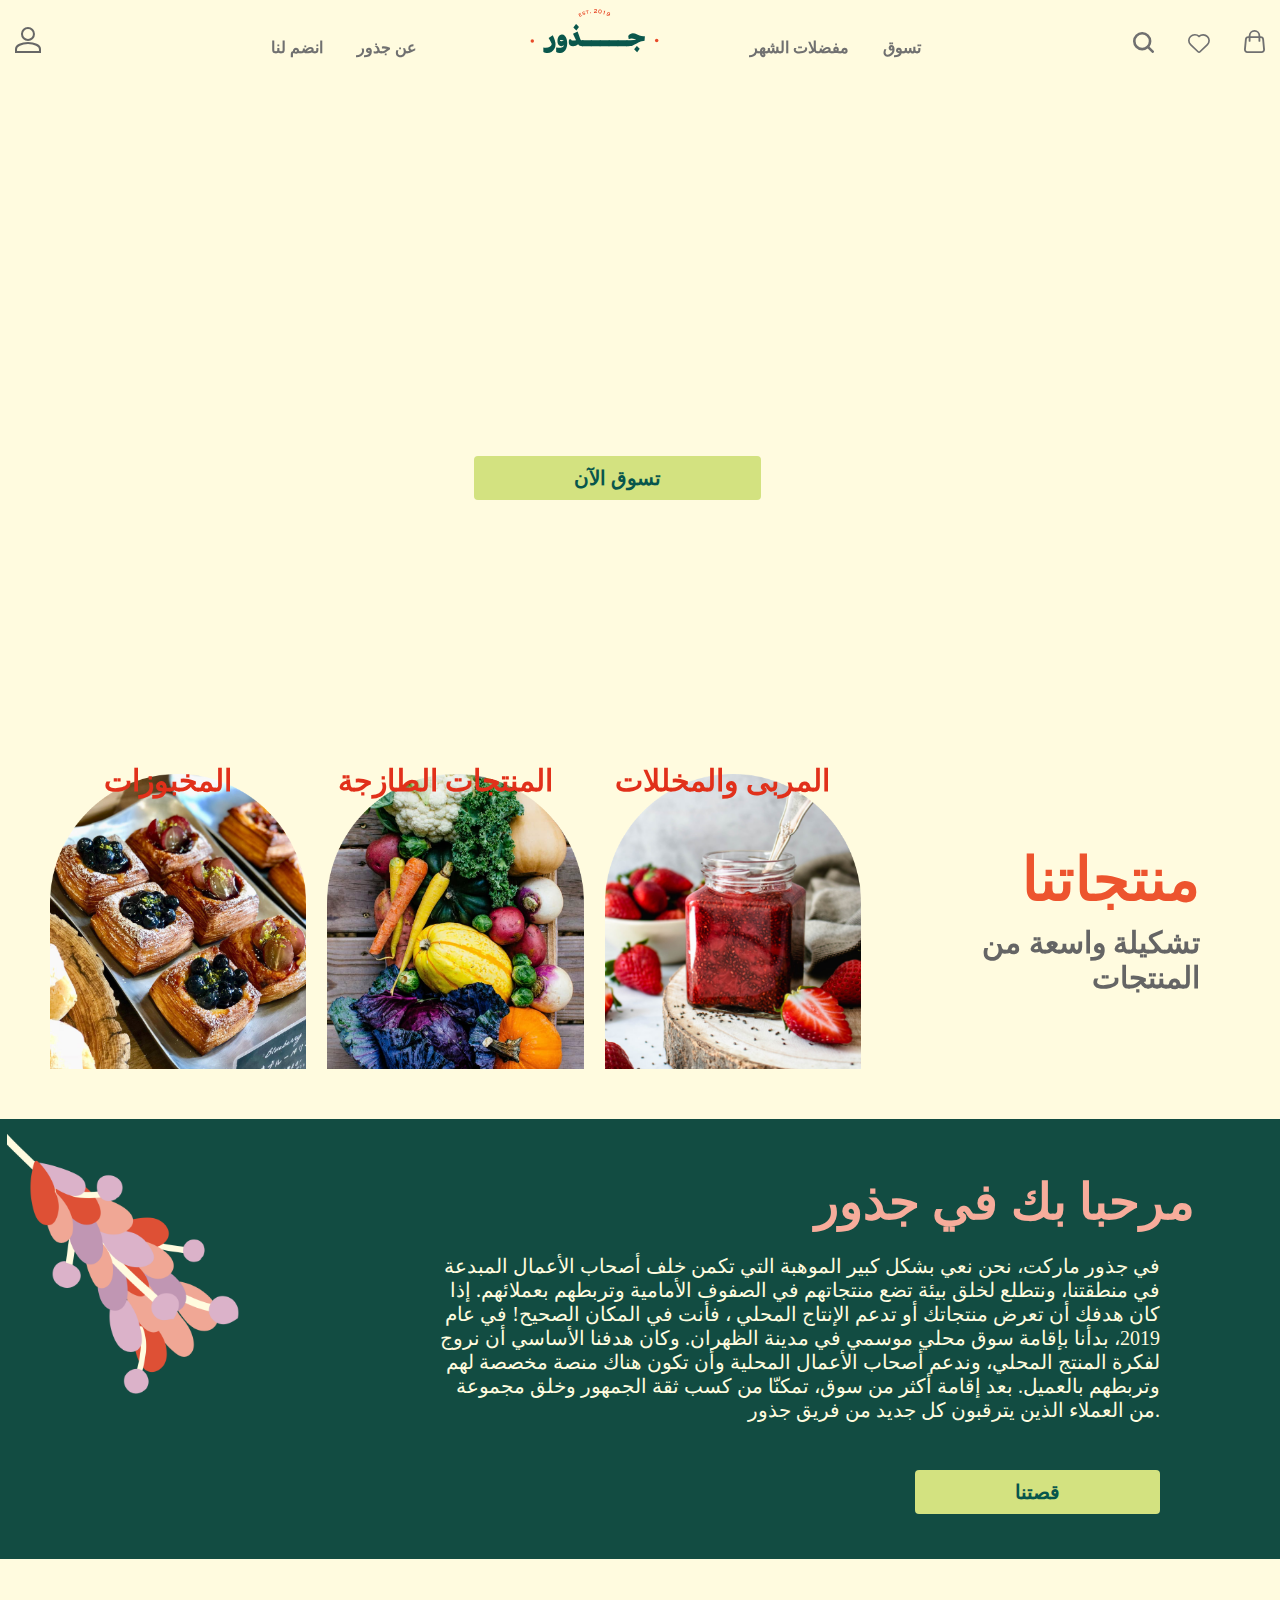
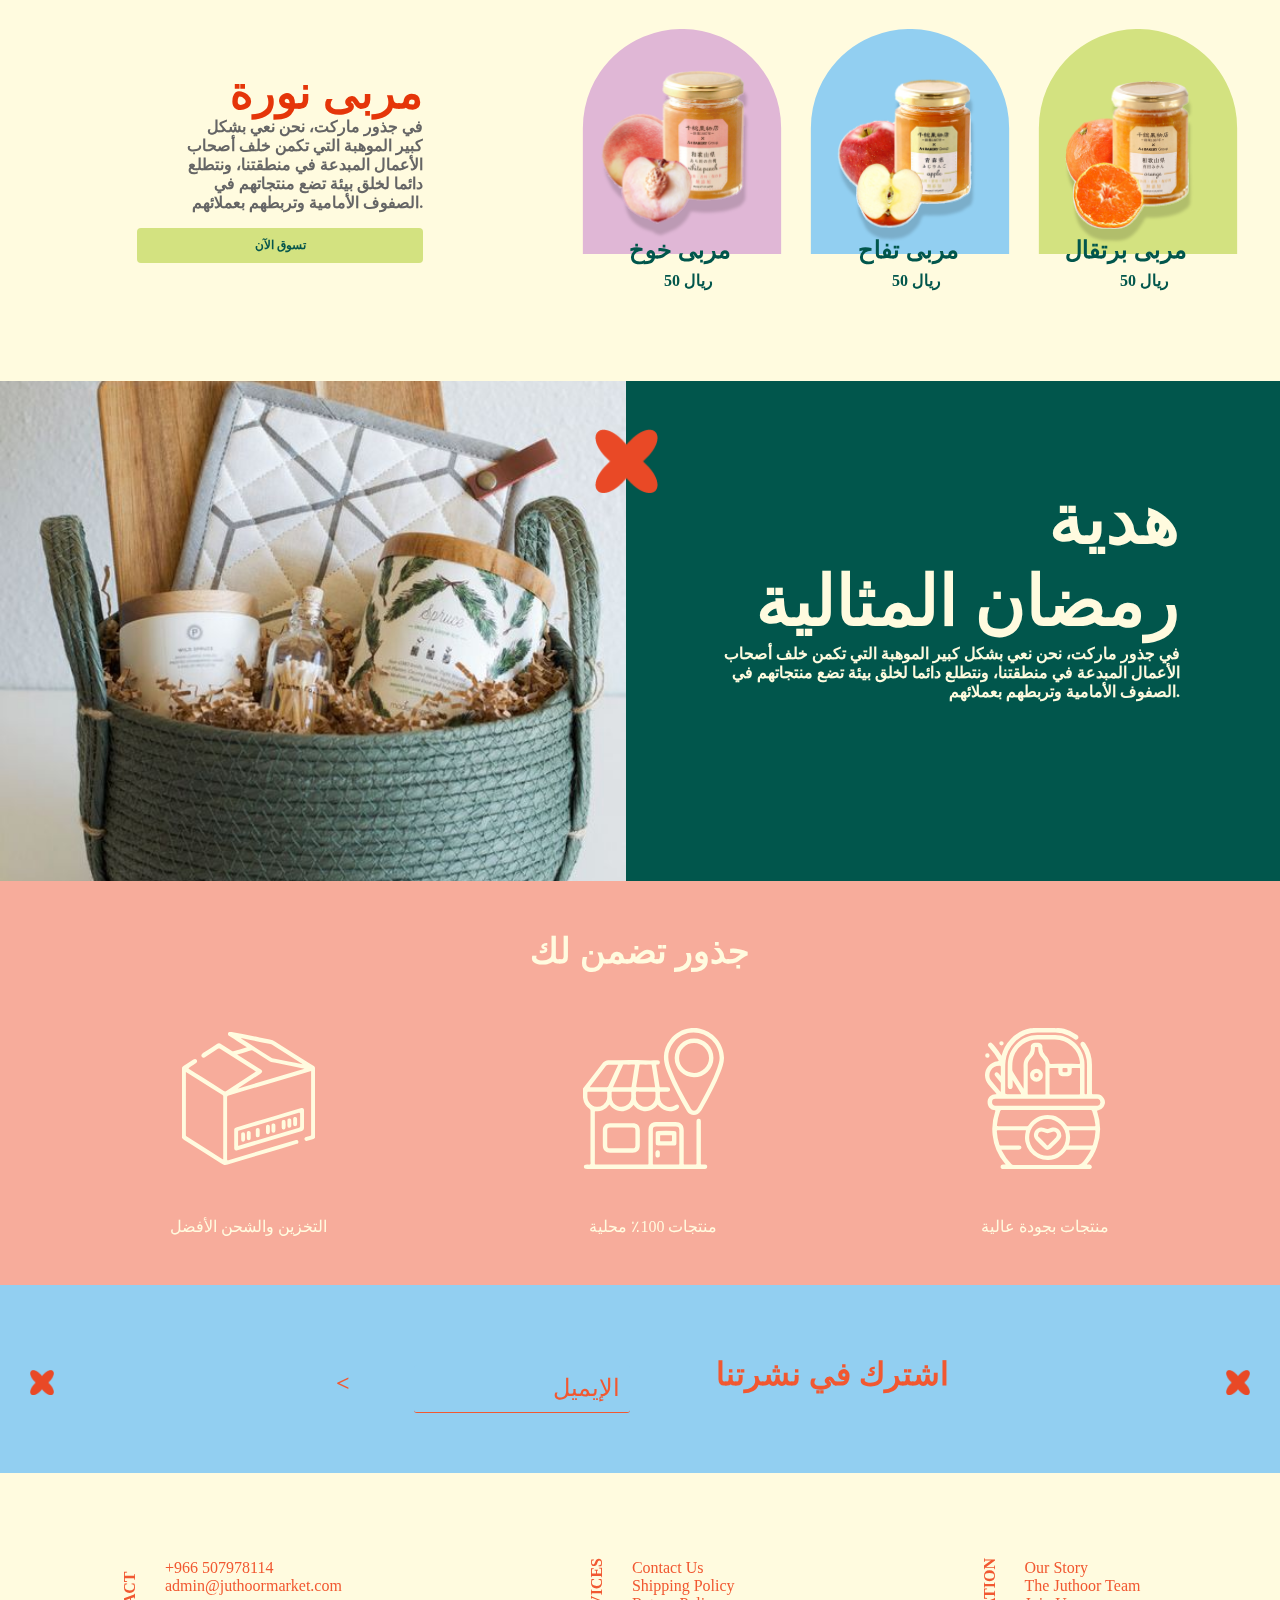
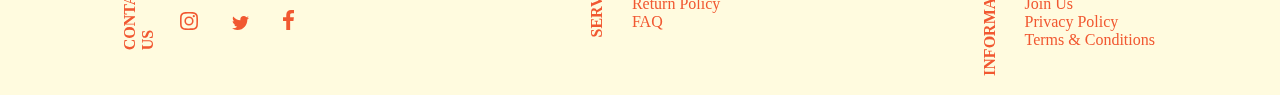
==== commit a1919695: "Update index.html" ====
--- a/index.html
+++ b/index.html
@@ -5,13 +5,14 @@
     <link rel="stylesheet" href="Juthoor.css">
     <script src="myscript.js"></script>
     <script src='https://www.google.com/recaptcha/api.js'></script>
+    <title>Juthoor Market</title>
   </head>
   <body>
   <header>
     <div id="mySidenav" class="sidenav">
       <a href="javascript:void(0)" class="closebtn" onclick="closeNav()">&times;</a>
       <a class="sidenavicon" href=""><img class="wishlist" src="Images/bageheart.svg" alt="wishlist"></a>
-      <a href=""><img class="cart" src="images/bagecart.svg" alt="cart"></a>
+      <a href=""><img class="cart" src="Images/bagecart.svg" alt="cart"></a>
       <div class="center">
         <input type="text" placeholder="What are you looking for?">
         <img class="search" src="Images/bagesearch.svg" alt="search">
@@ -180,20 +181,20 @@
       <div class="center">
       <h4 class="mobilehide">Services</h4>
       <ul>
-         <li>Contact Us</li>
-         <li>Shipping Policy</li>
-         <li>Return Policy</li>
-         <li>FAQ</li>
+         <a href="Pages/contactus.html"><li>Contact Us</li></a>
+         <a href=""><li>Shipping Policy</li></a>
+         <a href=""><li>Return Policy</li></a>
+         <a href=""><li>FAQ</li></a>
       </ul>
     </div>
       <div class="center">
       <h4 class="mobilehide">Information</h4>
       <ul>
-         <li>Our Story</li>
-         <li>The Juthoor Team</li>
-         <li>Join Us</li>
-         <li>Privacy Policy</li>
-         <li>Terms & Conditions</li>
+         <a href=""><li>Our Story</li></a>
+         <a href=""><li>The Juthoor Team</li></a>
+         <a href=""><li>Join Us</li></a>
+         <a href=""><li>Privacy Policy</li></a>
+         <a href=""><li>Terms & Conditions</li></a>
       </ul>
     </div>
     </div>
--- a/Juthoor.css
+++ b/Juthoor.css
@@ -1,12 +1,19 @@
+@font-face {
+    font-family: 'Jali Arabic';
+    src: url(fonts/Jali Arabic Bold.ttf) format(truetype);
+    font-family: 'Mirza';
+    src: url(fonts/Mirza-regular.ttf) format(truetype);
+}
+
 body{
   background-color: #FFFBDF;
-  font-family: Jali Arabic;
+  font-family: 'Jali Arabic';
   font-weight: bolder;
   margin: 0;
 }
 
 p{
-  font-family: Mirza;
+  font-family: 'Mirza';
   font-weight: bold;
 }
 
@@ -92,7 +99,7 @@
 
 
 .navaccount{
-  width: 15%;
+  width: 12%;
   height: 20%;
 }
 
@@ -104,7 +111,7 @@
   width: 100%;
   height: 50%;
   padding: 0px 0px;
-  margin: 0px -85px 0px 0px;
+  margin: 0px -110px 0px 0px;
 }
 
 .video{
@@ -123,7 +130,7 @@
 }
 
 button{
-  font-family: Jali Arabic;
+  font-family: 'Jali Arabic';
   font-weight: normal;
 }
 
@@ -133,6 +140,7 @@
   border-radius: 4px;
   border: none;
   font-size: 20px;
+  font-weight: bolder;
   padding: 10px 100px 10px 100px;
 
 }
@@ -410,7 +418,7 @@
 
 .newsletter input[type=email]{
   background-color: #92CFF1;
-  font-family: mirza;
+  font-family: 'Mirza';
   font-size: 24px;
   color: #F15831;
   text-align: right;
@@ -467,7 +475,7 @@
 }
 
 .footer ul{
-    font-family: Mirza;
+    font-family: 'Mirza';
     font-weight: normal;
     list-style-type: none;
 }
@@ -563,6 +571,74 @@
   width: 4%;
 }
 
+.CU{
+  display: flex;
+  flex-direction: row-reverse;
+  justify-content: center;
+  margin: 40px 40px 10px 40px;
+
+}
+
+.rightCU{
+  background-color: #F7AC9B;
+  text-align: center;
+  padding: 50px 0px 0px 0px;
+  font-size: 12px;
+  width: 50%;
+  position: relative;
+  overflow: hidden;
+}
+
+.rightCU div{
+  padding: 40px 40px 80px 40px;
+}
+
+.rightCU img{
+  position: absolute;
+  bottom: 0;
+  left: 0;
+  height: 22%;
+}
+
+.leftCU{
+  background-color: #E0B7D6;
+  padding: 50px;
+  width: 50%;
+}
+
+input[type=text],input[type=email], input[type=number], textarea{
+  background-color: #FFFBDF;
+  border: 1px solid #E0B7D6;
+  border-radius: 3px;
+  box-sizing: border-box;
+  width: 100%;
+  padding: 10px;
+  margin: 10px 10px 10px 10px;
+  resize: vertical;
+  text-align: center;
+  /* display: inline-block; */
+}
+
+textarea{
+  text-align: right;
+  height: 150px;
+
+}
+
+textarea::placeholder{
+  color: #E0B7D6;
+}
+
+input[type=submit]{
+  font-family: 'Jali Arabic';
+}
+
+label{
+  color: black;
+  display: block;
+  text-align: right;
+}
+
 @media only screen
     and (device-width: 390px)
     and (device-height: 844px)
@@ -585,8 +661,8 @@
       }
 
       .logo{
-        margin: 16px 0px 3px -35px;
-        width: 150%;
+        margin: 16px 0px 3px -110px;
+        width: 260%;
         height: 100%;
       }
 
@@ -846,6 +922,45 @@
         text-align: center;
       }
 
+      .CU{
+        flex-direction: column;
+        justify-content: center;
+        align-items: stretch;
+        margin: 0px 0px 0px 0px;
+      }
+
+      .rightCU{
+        width: 100%;
+        padding: 50px 0px 79px 59px;
+        font-size: 24px;
+      }
+
+      .rightCU img{
+        height: 24%;
+      }
+
+      .leftCU{
+        width: 100%;
+        padding: 30px 35px 30px 23px;
+      }
+
+      label{
+        font-size: 35px;
+      }
+
+      input[type=text],input[type=email], input[type=number], textarea{
+        padding: 45px;
+        margin: 10px 10px 10px 10px;
+        font-size: 35px;
+      }
+
+      textarea{
+        padding: 10px;
+        font-size: 35px;
+      }
+
+
+
 
     }
 
@@ -872,8 +987,8 @@
         }
 
         .logo{
-          margin: 16px 0px 3px -35px;
-          width: 150%;
+          margin: 16px 0px 3px -110px;
+          width: 260%;
           height: 100%;
         }
 
